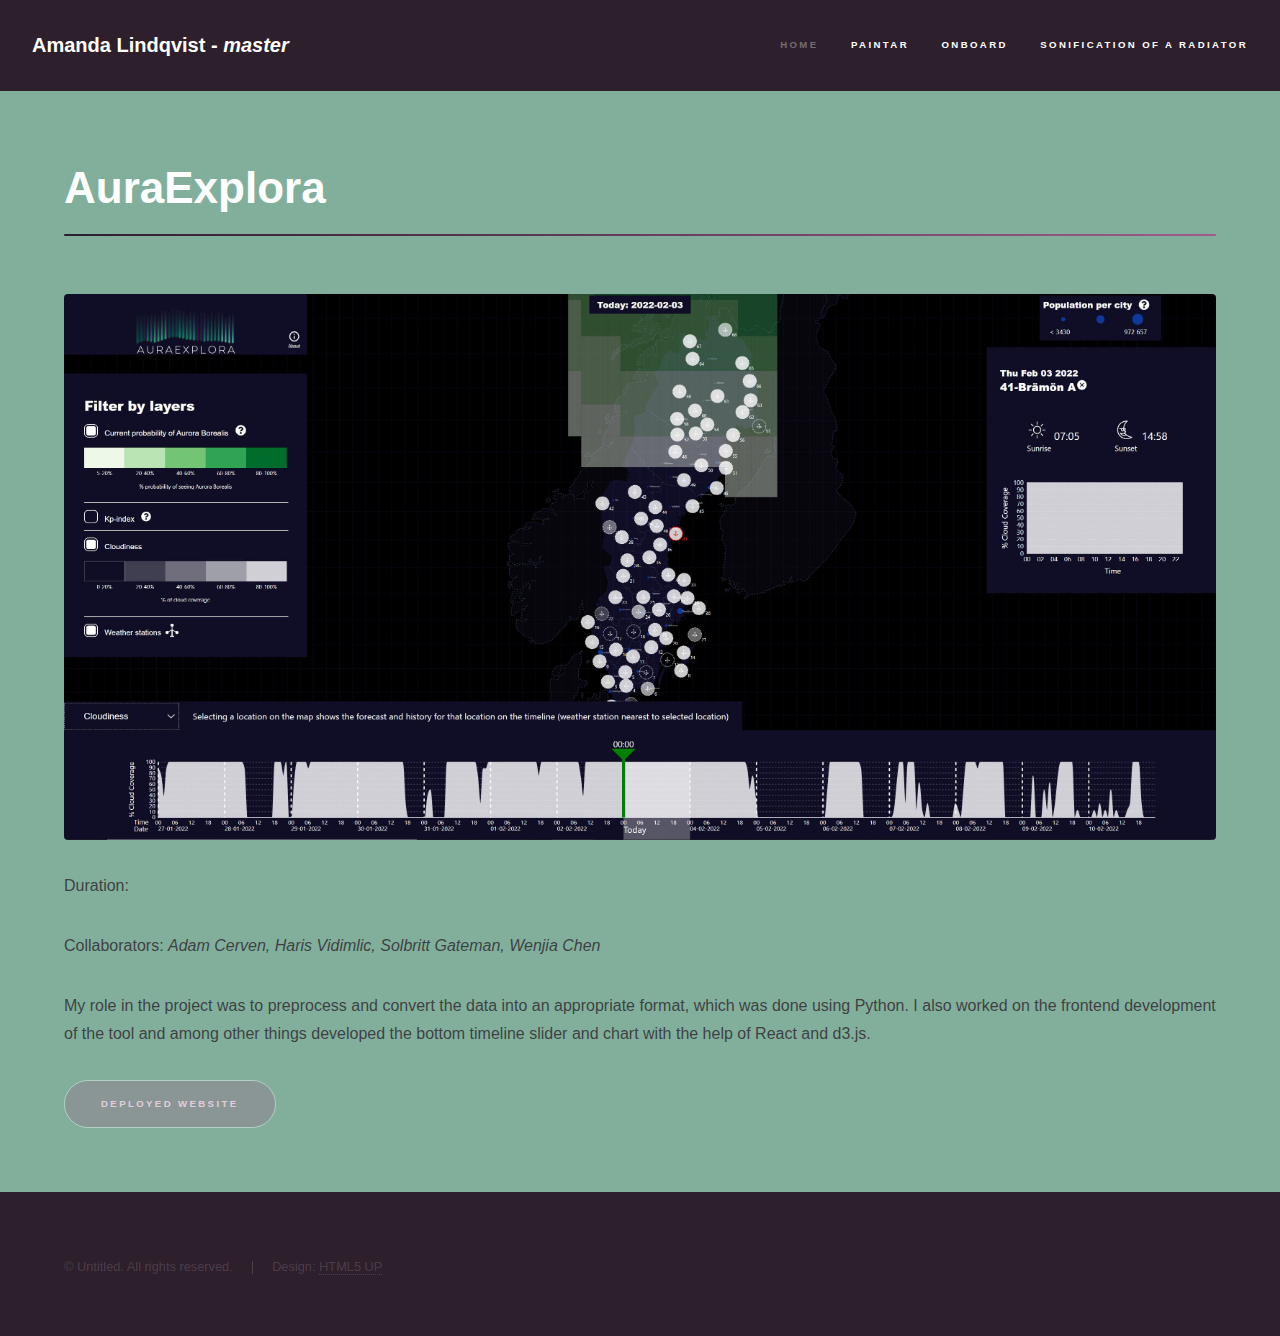
==== auraexplora.html @ 03e8122d "Initial commit" ====
<!DOCTYPE HTML>
<!--
	Hyperspace by HTML5 UP
	html5up.net | @ajlkn
	Free for personal and commercial use under the CCA 3.0 license (html5up.net/license)
-->
<html>
	<head>
		<title>AuraExplora</title>
		<meta charset="utf-8" />
		<meta name="viewport" content="width=device-width, initial-scale=1, user-scalable=no" />
		<link rel="stylesheet" href="assets/css/main.css" />
		<noscript><link rel="stylesheet" href="assets/css/noscript.css" /></noscript>
	</head>
	<body class="is-preload">

		<!-- Header -->
			<header id="header">
				<a href="index.html" class="title">Amanda Lindqvist - <i>master</i></a>
				<nav>
					<ul>
						<li><a href="index.html">Home</a></li>
						<li><a href="paintar.html" class="active">PaintAR</a></li>
						<li><a href="onboard.html" class="active">OnBoard</a></li>
						<li><a href="soniradiator.html" class="active">Sonification of a radiator</a></li>	
					</ul>
				</nav>
			</header>

		<!-- Wrapper -->
			<div id="wrapper">

				<!-- Main -->
					<section id="main" class="wrapper">
						<div class="inner">
							<h1 class="major">AuraExplora</h1>
							<span class="image fit"><img src="images/auraexplora.JPG" alt="" /></span>
                            <section id="about">
                                <p>Duration: </p>
								<p>Collaborators: <i>Adam Cerven, Haris Vidimlic, Solbritt Gateman, Wenjia Chen</i></p>
                                <p>My role in the project was to preprocess and convert the data into an appropriate format, which was done using Python. I also worked on the frontend development of the tool and among other things developed the bottom timeline slider and chart with the help of React and d3.js.
                                </p>
                                <ul class="actions">
									<li><a href="https://aura-explora.netlify.app/" class="button">Deployed website</a></li>
								</ul>
                            </section>
						</div>
					</section>

			</div>

		<!-- Footer -->
			<footer id="footer" class="wrapper alt">
				<div class="inner">
					<ul class="menu">
						<li>&copy; Untitled. All rights reserved.</li><li>Design: <a href="http://html5up.net">HTML5 UP</a></li>
					</ul>
				</div>
			</footer>

		<!-- Scripts -->
			<script src="assets/js/jquery.min.js"></script>
			<script src="assets/js/jquery.scrollex.min.js"></script>
			<script src="assets/js/jquery.scrolly.min.js"></script>
			<script src="assets/js/browser.min.js"></script>
			<script src="assets/js/breakpoints.min.js"></script>
			<script src="assets/js/util.js"></script>
			<script src="assets/js/main.js"></script>

	</body>
</html>
---- assets/css/main.css ----
@import url(fontawesome-all.min.css);

/*
	Hyperspace by HTML5 UP
	html5up.net | @ajlkn
	Free for personal and commercial use under the CCA 3.0 license (html5up.net/license)
*/

html, body, div, span, applet, object,
iframe, h1, h2, h3, h4, h5, h6, p, blockquote,
pre, a, abbr, acronym, address, big, cite,
code, del, dfn, em, img, ins, kbd, q, s, samp,
small, strike, strong, sub, sup, tt, var, b,
u, i, center, dl, dt, dd, ol, ul, li, fieldset,
form, label, legend, table, caption, tbody,
tfoot, thead, tr, th, td, article, aside,
canvas, details, embed, figure, figcaption,
footer, header, hgroup, menu, nav, output, ruby,
section, summary, time, mark, audio, video {
	margin: 0;
	padding: 0;
	border: 0;
	font-size: 100%;
	font: inherit;
	vertical-align: baseline;}

article, aside, details, figcaption, figure,
footer, header, hgroup, menu, nav, section {
	display: block;}

body {
	line-height: 1;
}

ol, ul {
	list-style: none;
}

blockquote, q {
	quotes: none;
}

	blockquote:before, blockquote:after, q:before, q:after {
		content: '';
		content: none;
	}

table {
	border-collapse: collapse;
	border-spacing: 0;
}

body {
	-webkit-text-size-adjust: none;
}

mark {
	background-color: transparent;
	color: inherit;
}

input::-moz-focus-inner {
	border: 0;
	padding: 0;
}

input, select, textarea {
	-moz-appearance: none;
	-webkit-appearance: none;
	-ms-appearance: none;
	appearance: none;
}

/* Basic */

	@-ms-viewport {
		width: device-width;
	}

	body {
		-ms-overflow-style: scrollbar;
	}

	@media screen and (max-width: 480px) {

		html, body {
			min-width: 320px;
		}

	}

	html {
		box-sizing: border-box;
	}

	*, *:before, *:after {
		box-sizing: inherit;
	}

	body {
		background: #81AF9B;
	}

		body.is-preload *, body.is-preload *:before, body.is-preload *:after {
			-moz-animation: none !important;
			-webkit-animation: none !important;
			-ms-animation: none !important;
			animation: none !important;
			-moz-transition: none !important;
			-webkit-transition: none !important;
			-ms-transition: none !important;
			transition: none !important;
		}

/* Type */

	body, input, select, textarea {
		color: rgba(255, 255, 255, 0.65);
		font-family: Arial, Helvetica, sans-serif;
		font-size: 16.5pt;
		font-weight: normal;
		line-height: 1.75;
	}

		@media screen and (max-width: 1680px) {

			body, input, select, textarea {
				font-size: 13pt;
			}

		}

		@media screen and (max-width: 1280px) {

			body, input, select, textarea {
				font-size: 12pt;
			}

		}

		@media screen and (max-width: 360px) {

			body, input, select, textarea {
				font-size: 11pt;
			}

		}

	a {
		-moz-transition: color 0.2s ease, border-bottom-color 0.2s ease;
		-webkit-transition: color 0.2s ease, border-bottom-color 0.2s ease;
		-ms-transition: color 0.2s ease, border-bottom-color 0.2s ease;
		transition: color 0.2s ease, border-bottom-color 0.2s ease;
		border-bottom: dotted 1px rgba(255, 255, 255, 0.35);
		color: inherit;
		text-decoration: none;
	}

		a:hover {
			border-bottom-color: transparent;
			color: #ffffff;
		}

	strong, b {
		color: #ffffff;
		font-weight: bold;
	}

	em, i {
		font-style: italic;
	}

	p {
		margin: 0 0 2em 0;
	}



	h1, h2, h3, h4, h5, h6 {
		color: #ffffff;
		font-weight: bold;
		line-height: 1.5;
		margin: 0 0 0.5em 0;
	}

		h1 a, h2 a, h3 a, h4 a, h5 a, h6 a {
			color: inherit;
			text-decoration: none;
		}

	h1 {
		font-size: 2.75em;
	}

		h1.major {
			margin: 0 0 1.3em 0;
			position: relative;
			padding-bottom: 0.35em;
		}

			h1.major:after {
				background-image: -moz-linear-gradient(to right, #2D1F2C, #9F5B8C);
				background-image: -webkit-linear-gradient(to right, #2D1F2C, #9F5B8C);
				background-image: -ms-linear-gradient(to right, #2D1F2C, #9F5B8C);
				background-image: linear-gradient(to right, #2D1F2C, #9F5B8C);
				-moz-transition: max-width 0.2s ease;
				-webkit-transition: max-width 0.2s ease;
				-ms-transition: max-width 0.2s ease;
				transition: max-width 0.2s ease;
				border-radius: 0.2em;
				bottom: 0;
				content: '';
				height: 0.05em;
				position: absolute;
				right: 0;
				width: 100%;
			}

	h2 {
		font-size: 1.75em;
	}

	h3 {
		font-size: 1.1em;
	}

	h4 {
		font-size: 1em;
	}

	h5 {
		font-size: 0.8em;
	}

	h6 {
		font-size: 0.6em;
	}

	@media screen and (max-width: 736px) {

		h1 {
			font-size: 2em;
		}

		h2 {
			font-size: 1.25em;
		}

		h3 {
			font-size: 1em;
		}

		h4 {
			font-size: 0.8em;
		}

		h5 {
			font-size: 0.6em;
		}

		h6 {
			font-size: 0.6em;
		}

	}

	sub {
		font-size: 0.8em;
		position: relative;
		top: 0.5em;
	}

	sup {
		font-size: 0.8em;
		position: relative;
		top: -0.5em;
	}

	blockquote {
		border-left: solid 4px rgba(255, 255, 255, 0.15);
		font-style: italic;
		margin: 0 0 2em 0;
		padding: 0.5em 0 0.5em 2em;
	}

	code {
		background: rgba(255, 255, 255, 0.05);
		border-radius: 0.25em;
		border: solid 1px rgba(255, 255, 255, 0.15);
		font-family: "Courier New", monospace;
		font-size: 0.9em;
		margin: 0 0.25em;
		padding: 0.25em 0.65em;
	}

	pre {
		-webkit-overflow-scrolling: touch;
		font-family: "Courier New", monospace;
		font-size: 0.9em;
		margin: 0 0 2em 0;
	}

		pre code {
			display: block;
			line-height: 1.75em;
			padding: 1em 1.5em;
			overflow-x: auto;
		}

	hr {
		border: 0;
		border-bottom: solid 1px rgba(255, 255, 255, 0.15);
		margin: 2em 0;
	}

		hr.major {
			margin: 3em 0;
		}

	.align-left {
		text-align: left;
	}

	.align-center {
		text-align: center;
	}

	.align-right {
		text-align: right;
	}

/* Row */

	.row {
		display: flex;
		flex-wrap: wrap;
		box-sizing: border-box;
		align-items: stretch;
	}

		.row > * {
			box-sizing: border-box;
		}

		.row.gtr-uniform > * > :last-child {
			margin-bottom: 0;
		}

		.row.aln-left {
			justify-content: flex-start;
		}

		.row.aln-center {
			justify-content: center;
		}

		.row.aln-right {
			justify-content: flex-end;
		}

		.row.aln-top {
			align-items: flex-start;
		}

		.row.aln-middle {
			align-items: center;
		}

		.row.aln-bottom {
			align-items: flex-end;
		}

		.row > .imp {
			order: -1;
		}

		.row > .col-1 {
			width: 8.33333%;
		}

		.row > .off-1 {
			margin-left: 8.33333%;
		}

		.row > .col-2 {
			width: 16.66667%;
		}

		.row > .off-2 {
			margin-left: 16.66667%;
		}

		.row > .col-3 {
			width: 25%;
		}

		.row > .off-3 {
			margin-left: 25%;
		}

		.row > .col-4 {
			width: 33.33333%;
		}

		.row > .off-4 {
			margin-left: 33.33333%;
		}

		.row > .col-5 {
			width: 41.66667%;
		}

		.row > .off-5 {
			margin-left: 41.66667%;
		}

		.row > .col-6 {
			width: 50%;
		}

		.row > .off-6 {
			margin-left: 50%;
		}

		.row > .col-7 {
			width: 58.33333%;
		}

		.row > .off-7 {
			margin-left: 58.33333%;
		}

		.row > .col-8 {
			width: 66.66667%;
		}

		.row > .off-8 {
			margin-left: 66.66667%;
		}

		.row > .col-9 {
			width: 75%;
		}

		.row > .off-9 {
			margin-left: 75%;
		}

		.row > .col-10 {
			width: 83.33333%;
		}

		.row > .off-10 {
			margin-left: 83.33333%;
		}

		.row > .col-11 {
			width: 91.66667%;
		}

		.row > .off-11 {
			margin-left: 91.66667%;
		}

		.row > .col-12 {
			width: 100%;
		}

		.row > .off-12 {
			margin-left: 100%;
		}

		.row.gtr-0 {
			margin-top: 0;
			margin-left: 0em;
		}

			.row.gtr-0 > * {
				padding: 0 0 0 0em;
			}

			.row.gtr-0.gtr-uniform {
				margin-top: 0em;
			}

				.row.gtr-0.gtr-uniform > * {
					padding-top: 0em;
				}

		.row.gtr-25 {
			margin-top: 0;
			margin-left: -0.375em;
		}

			.row.gtr-25 > * {
				padding: 0 0 0 0.375em;
			}

			.row.gtr-25.gtr-uniform {
				margin-top: -0.375em;
			}

				.row.gtr-25.gtr-uniform > * {
					padding-top: 0.375em;
				}

		.row.gtr-50 {
			margin-top: 0;
			margin-left: -0.75em;
		}

			.row.gtr-50 > * {
				padding: 0 0 0 0.75em;
			}

			.row.gtr-50.gtr-uniform {
				margin-top: -0.75em;
			}

				.row.gtr-50.gtr-uniform > * {
					padding-top: 0.75em;
				}

		.row {
			margin-top: 0;
			margin-left: -1.5em;
		}

			.row > * {
				padding: 0 0 0 1.5em;
			}

			.row.gtr-uniform {
				margin-top: -1.5em;
			}

				.row.gtr-uniform > * {
					padding-top: 1.5em;
				}

		.row.gtr-150 {
			margin-top: 0;
			margin-left: -2.25em;
		}

			.row.gtr-150 > * {
				padding: 0 0 0 2.25em;
			}

			.row.gtr-150.gtr-uniform {
				margin-top: -2.25em;
			}

				.row.gtr-150.gtr-uniform > * {
					padding-top: 2.25em;
				}

		.row.gtr-200 {
			margin-top: 0;
			margin-left: -3em;
		}

			.row.gtr-200 > * {
				padding: 0 0 0 3em;
			}

			.row.gtr-200.gtr-uniform {
				margin-top: -3em;
			}

				.row.gtr-200.gtr-uniform > * {
					padding-top: 3em;
				}

		@media screen and (max-width: 1680px) {

			.row {
				display: flex;
				flex-wrap: wrap;
				box-sizing: border-box;
				align-items: stretch;
			}

				.row > * {
					box-sizing: border-box;
				}

				.row.gtr-uniform > * > :last-child {
					margin-bottom: 0;
				}

				.row.aln-left {
					justify-content: flex-start;
				}

				.row.aln-center {
					justify-content: center;
				}

				.row.aln-right {
					justify-content: flex-end;
				}

				.row.aln-top {
					align-items: flex-start;
				}

				.row.aln-middle {
					align-items: center;
				}

				.row.aln-bottom {
					align-items: flex-end;
				}

				.row > .imp-xlarge {
					order: -1;
				}

				.row > .col-1-xlarge {
					width: 8.33333%;
				}

				.row > .off-1-xlarge {
					margin-left: 8.33333%;
				}

				.row > .col-2-xlarge {
					width: 16.66667%;
				}

				.row > .off-2-xlarge {
					margin-left: 16.66667%;
				}

				.row > .col-3-xlarge {
					width: 25%;
				}

				.row > .off-3-xlarge {
					margin-left: 25%;
				}

				.row > .col-4-xlarge {
					width: 33.33333%;
				}

				.row > .off-4-xlarge {
					margin-left: 33.33333%;
				}

				.row > .col-5-xlarge {
					width: 41.66667%;
				}

				.row > .off-5-xlarge {
					margin-left: 41.66667%;
				}

				.row > .col-6-xlarge {
					width: 50%;
				}

				.row > .off-6-xlarge {
					margin-left: 50%;
				}

				.row > .col-7-xlarge {
					width: 58.33333%;
				}

				.row > .off-7-xlarge {
					margin-left: 58.33333%;
				}

				.row > .col-8-xlarge {
					width: 66.66667%;
				}

				.row > .off-8-xlarge {
					margin-left: 66.66667%;
				}

				.row > .col-9-xlarge {
					width: 75%;
				}

				.row > .off-9-xlarge {
					margin-left: 75%;
				}

				.row > .col-10-xlarge {
					width: 83.33333%;
				}

				.row > .off-10-xlarge {
					margin-left: 83.33333%;
				}

				.row > .col-11-xlarge {
					width: 91.66667%;
				}

				.row > .off-11-xlarge {
					margin-left: 91.66667%;
				}

				.row > .col-12-xlarge {
					width: 100%;
				}

				.row > .off-12-xlarge {
					margin-left: 100%;
				}

				.row.gtr-0 {
					margin-top: 0;
					margin-left: 0em;
				}

					.row.gtr-0 > * {
						padding: 0 0 0 0em;
					}

					.row.gtr-0.gtr-uniform {
						margin-top: 0em;
					}

						.row.gtr-0.gtr-uniform > * {
							padding-top: 0em;
						}

				.row.gtr-25 {
					margin-top: 0;
					margin-left: -0.375em;
				}

					.row.gtr-25 > * {
						padding: 0 0 0 0.375em;
					}

					.row.gtr-25.gtr-uniform {
						margin-top: -0.375em;
					}

						.row.gtr-25.gtr-uniform > * {
							padding-top: 0.375em;
						}

				.row.gtr-50 {
					margin-top: 0;
					margin-left: -0.75em;
				}

					.row.gtr-50 > * {
						padding: 0 0 0 0.75em;
					}

					.row.gtr-50.gtr-uniform {
						margin-top: -0.75em;
					}

						.row.gtr-50.gtr-uniform > * {
							padding-top: 0.75em;
						}

				.row {
					margin-top: 0;
					margin-left: -1.5em;
				}

					.row > * {
						padding: 0 0 0 1.5em;
					}

					.row.gtr-uniform {
						margin-top: -1.5em;
					}

						.row.gtr-uniform > * {
							padding-top: 1.5em;
						}

				.row.gtr-150 {
					margin-top: 0;
					margin-left: -2.25em;
				}

					.row.gtr-150 > * {
						padding: 0 0 0 2.25em;
					}

					.row.gtr-150.gtr-uniform {
						margin-top: -2.25em;
					}

						.row.gtr-150.gtr-uniform > * {
							padding-top: 2.25em;
						}

				.row.gtr-200 {
					margin-top: 0;
					margin-left: -3em;
				}

					.row.gtr-200 > * {
						padding: 0 0 0 3em;
					}

					.row.gtr-200.gtr-uniform {
						margin-top: -3em;
					}

						.row.gtr-200.gtr-uniform > * {
							padding-top: 3em;
						}

		}

		@media screen and (max-width: 1280px) {

			.row {
				display: flex;
				flex-wrap: wrap;
				box-sizing: border-box;
				align-items: stretch;
			}

				.row > * {
					box-sizing: border-box;
				}

				.row.gtr-uniform > * > :last-child {
					margin-bottom: 0;
				}

				.row.aln-left {
					justify-content: flex-start;
				}

				.row.aln-center {
					justify-content: center;
				}

				.row.aln-right {
					justify-content: flex-end;
				}

				.row.aln-top {
					align-items: flex-start;
				}

				.row.aln-middle {
					align-items: center;
				}

				.row.aln-bottom {
					align-items: flex-end;
				}

				.row > .imp-large {
					order: -1;
				}

				.row > .col-1-large {
					width: 8.33333%;
				}

				.row > .off-1-large {
					margin-left: 8.33333%;
				}

				.row > .col-2-large {
					width: 16.66667%;
				}

				.row > .off-2-large {
					margin-left: 16.66667%;
				}

				.row > .col-3-large {
					width: 25%;
				}

				.row > .off-3-large {
					margin-left: 25%;
				}

				.row > .col-4-large {
					width: 33.33333%;
				}

				.row > .off-4-large {
					margin-left: 33.33333%;
				}

				.row > .col-5-large {
					width: 41.66667%;
				}

				.row > .off-5-large {
					margin-left: 41.66667%;
				}

				.row > .col-6-large {
					width: 50%;
				}

				.row > .off-6-large {
					margin-left: 50%;
				}

				.row > .col-7-large {
					width: 58.33333%;
				}

				.row > .off-7-large {
					margin-left: 58.33333%;
				}

				.row > .col-8-large {
					width: 66.66667%;
				}

				.row > .off-8-large {
					margin-left: 66.66667%;
				}

				.row > .col-9-large {
					width: 75%;
				}

				.row > .off-9-large {
					margin-left: 75%;
				}

				.row > .col-10-large {
					width: 83.33333%;
				}

				.row > .off-10-large {
					margin-left: 83.33333%;
				}

				.row > .col-11-large {
					width: 91.66667%;
				}

				.row > .off-11-large {
					margin-left: 91.66667%;
				}

				.row > .col-12-large {
					width: 100%;
				}

				.row > .off-12-large {
					margin-left: 100%;
				}

				.row.gtr-0 {
					margin-top: 0;
					margin-left: 0em;
				}

					.row.gtr-0 > * {
						padding: 0 0 0 0em;
					}

					.row.gtr-0.gtr-uniform {
						margin-top: 0em;
					}

						.row.gtr-0.gtr-uniform > * {
							padding-top: 0em;
						}

				.row.gtr-25 {
					margin-top: 0;
					margin-left: -0.375em;
				}

					.row.gtr-25 > * {
						padding: 0 0 0 0.375em;
					}

					.row.gtr-25.gtr-uniform {
						margin-top: -0.375em;
					}

						.row.gtr-25.gtr-uniform > * {
							padding-top: 0.375em;
						}

				.row.gtr-50 {
					margin-top: 0;
					margin-left: -0.75em;
				}

					.row.gtr-50 > * {
						padding: 0 0 0 0.75em;
					}

					.row.gtr-50.gtr-uniform {
						margin-top: -0.75em;
					}

						.row.gtr-50.gtr-uniform > * {
							padding-top: 0.75em;
						}

				.row {
					margin-top: 0;
					margin-left: -1.5em;
				}

					.row > * {
						padding: 0 0 0 1.5em;
					}

					.row.gtr-uniform {
						margin-top: -1.5em;
					}

						.row.gtr-uniform > * {
							padding-top: 1.5em;
						}

				.row.gtr-150 {
					margin-top: 0;
					margin-left: -2.25em;
				}

					.row.gtr-150 > * {
						padding: 0 0 0 2.25em;
					}

					.row.gtr-150.gtr-uniform {
						margin-top: -2.25em;
					}

						.row.gtr-150.gtr-uniform > * {
							padding-top: 2.25em;
						}

				.row.gtr-200 {
					margin-top: 0;
					margin-left: -3em;
				}

					.row.gtr-200 > * {
						padding: 0 0 0 3em;
					}

					.row.gtr-200.gtr-uniform {
						margin-top: -3em;
					}

						.row.gtr-200.gtr-uniform > * {
							padding-top: 3em;
						}

		}

		@media screen and (max-width: 980px) {

			.row {
				display: flex;
				flex-wrap: wrap;
				box-sizing: border-box;
				align-items: stretch;
			}

				.row > * {
					box-sizing: border-box;
				}

				.row.gtr-uniform > * > :last-child {
					margin-bottom: 0;
				}

				.row.aln-left {
					justify-content: flex-start;
				}

				.row.aln-center {
					justify-content: center;
				}

				.row.aln-right {
					justify-content: flex-end;
				}

				.row.aln-top {
					align-items: flex-start;
				}

				.row.aln-middle {
					align-items: center;
				}

				.row.aln-bottom {
					align-items: flex-end;
				}

				.row > .imp-medium {
					order: -1;
				}

				.row > .col-1-medium {
					width: 8.33333%;
				}

				.row > .off-1-medium {
					margin-left: 8.33333%;
				}

				.row > .col-2-medium {
					width: 16.66667%;
				}

				.row > .off-2-medium {
					margin-left: 16.66667%;
				}

				.row > .col-3-medium {
					width: 25%;
				}

				.row > .off-3-medium {
					margin-left: 25%;
				}

				.row > .col-4-medium {
					width: 33.33333%;
				}

				.row > .off-4-medium {
					margin-left: 33.33333%;
				}

				.row > .col-5-medium {
					width: 41.66667%;
				}

				.row > .off-5-medium {
					margin-left: 41.66667%;
				}

				.row > .col-6-medium {
					width: 50%;
				}

				.row > .off-6-medium {
					margin-left: 50%;
				}

				.row > .col-7-medium {
					width: 58.33333%;
				}

				.row > .off-7-medium {
					margin-left: 58.33333%;
				}

				.row > .col-8-medium {
					width: 66.66667%;
				}

				.row > .off-8-medium {
					margin-left: 66.66667%;
				}

				.row > .col-9-medium {
					width: 75%;
				}

				.row > .off-9-medium {
					margin-left: 75%;
				}

				.row > .col-10-medium {
					width: 83.33333%;
				}

				.row > .off-10-medium {
					margin-left: 83.33333%;
				}

				.row > .col-11-medium {
					width: 91.66667%;
				}

				.row > .off-11-medium {
					margin-left: 91.66667%;
				}

				.row > .col-12-medium {
					width: 100%;
				}

				.row > .off-12-medium {
					margin-left: 100%;
				}

				.row.gtr-0 {
					margin-top: 0;
					margin-left: 0em;
				}

					.row.gtr-0 > * {
						padding: 0 0 0 0em;
					}

					.row.gtr-0.gtr-uniform {
						margin-top: 0em;
					}

						.row.gtr-0.gtr-uniform > * {
							padding-top: 0em;
						}

				.row.gtr-25 {
					margin-top: 0;
					margin-left: -0.375em;
				}

					.row.gtr-25 > * {
						padding: 0 0 0 0.375em;
					}

					.row.gtr-25.gtr-uniform {
						margin-top: -0.375em;
					}

						.row.gtr-25.gtr-uniform > * {
							padding-top: 0.375em;
						}

				.row.gtr-50 {
					margin-top: 0;
					margin-left: -0.75em;
				}

					.row.gtr-50 > * {
						padding: 0 0 0 0.75em;
					}

					.row.gtr-50.gtr-uniform {
						margin-top: -0.75em;
					}

						.row.gtr-50.gtr-uniform > * {
							padding-top: 0.75em;
						}

				.row {
					margin-top: 0;
					margin-left: -1.5em;
				}

					.row > * {
						padding: 0 0 0 1.5em;
					}

					.row.gtr-uniform {
						margin-top: -1.5em;
					}

						.row.gtr-uniform > * {
							padding-top: 1.5em;
						}

				.row.gtr-150 {
					margin-top: 0;
					margin-left: -2.25em;
				}

					.row.gtr-150 > * {
						padding: 0 0 0 2.25em;
					}

					.row.gtr-150.gtr-uniform {
						margin-top: -2.25em;
					}

						.row.gtr-150.gtr-uniform > * {
							padding-top: 2.25em;
						}

				.row.gtr-200 {
					margin-top: 0;
					margin-left: -3em;
				}

					.row.gtr-200 > * {
						padding: 0 0 0 3em;
					}

					.row.gtr-200.gtr-uniform {
						margin-top: -3em;
					}

						.row.gtr-200.gtr-uniform > * {
							padding-top: 3em;
						}

		}

		@media screen and (max-width: 736px) {

			.row {
				display: flex;
				flex-wrap: wrap;
				box-sizing: border-box;
				align-items: stretch;
			}

				.row > * {
					box-sizing: border-box;
				}

				.row.gtr-uniform > * > :last-child {
					margin-bottom: 0;
				}

				.row.aln-left {
					justify-content: flex-start;
				}

				.row.aln-center {
					justify-content: center;
				}

				.row.aln-right {
					justify-content: flex-end;
				}

				.row.aln-top {
					align-items: flex-start;
				}

				.row.aln-middle {
					align-items: center;
				}

				.row.aln-bottom {
					align-items: flex-end;
				}

				.row > .imp-small {
					order: -1;
				}

				.row > .col-1-small {
					width: 8.33333%;
				}

				.row > .off-1-small {
					margin-left: 8.33333%;
				}

				.row > .col-2-small {
					width: 16.66667%;
				}

				.row > .off-2-small {
					margin-left: 16.66667%;
				}

				.row > .col-3-small {
					width: 25%;
				}

				.row > .off-3-small {
					margin-left: 25%;
				}

				.row > .col-4-small {
					width: 33.33333%;
				}

				.row > .off-4-small {
					margin-left: 33.33333%;
				}

				.row > .col-5-small {
					width: 41.66667%;
				}

				.row > .off-5-small {
					margin-left: 41.66667%;
				}

				.row > .col-6-small {
					width: 50%;
				}

				.row > .off-6-small {
					margin-left: 50%;
				}

				.row > .col-7-small {
					width: 58.33333%;
				}

				.row > .off-7-small {
					margin-left: 58.33333%;
				}

				.row > .col-8-small {
					width: 66.66667%;
				}

				.row > .off-8-small {
					margin-left: 66.66667%;
				}

				.row > .col-9-small {
					width: 75%;
				}

				.row > .off-9-small {
					margin-left: 75%;
				}

				.row > .col-10-small {
					width: 83.33333%;
				}

				.row > .off-10-small {
					margin-left: 83.33333%;
				}

				.row > .col-11-small {
					width: 91.66667%;
				}

				.row > .off-11-small {
					margin-left: 91.66667%;
				}

				.row > .col-12-small {
					width: 100%;
				}

				.row > .off-12-small {
					margin-left: 100%;
				}

				.row.gtr-0 {
					margin-top: 0;
					margin-left: 0em;
				}

					.row.gtr-0 > * {
						padding: 0 0 0 0em;
					}

					.row.gtr-0.gtr-uniform {
						margin-top: 0em;
					}

						.row.gtr-0.gtr-uniform > * {
							padding-top: 0em;
						}

				.row.gtr-25 {
					margin-top: 0;
					margin-left: -0.375em;
				}

					.row.gtr-25 > * {
						padding: 0 0 0 0.375em;
					}

					.row.gtr-25.gtr-uniform {
						margin-top: -0.375em;
					}

						.row.gtr-25.gtr-uniform > * {
							padding-top: 0.375em;
						}

				.row.gtr-50 {
					margin-top: 0;
					margin-left: -0.75em;
				}

					.row.gtr-50 > * {
						padding: 0 0 0 0.75em;
					}

					.row.gtr-50.gtr-uniform {
						margin-top: -0.75em;
					}

						.row.gtr-50.gtr-uniform > * {
							padding-top: 0.75em;
						}

				.row {
					margin-top: 0;
					margin-left: -1.5em;
				}

					.row > * {
						padding: 0 0 0 1.5em;
					}

					.row.gtr-uniform {
						margin-top: -1.5em;
					}

						.row.gtr-uniform > * {
							padding-top: 1.5em;
						}

				.row.gtr-150 {
					margin-top: 0;
					margin-left: -2.25em;
				}

					.row.gtr-150 > * {
						padding: 0 0 0 2.25em;
					}

					.row.gtr-150.gtr-uniform {
						margin-top: -2.25em;
					}

						.row.gtr-150.gtr-uniform > * {
							padding-top: 2.25em;
						}

				.row.gtr-200 {
					margin-top: 0;
					margin-left: -3em;
				}

					.row.gtr-200 > * {
						padding: 0 0 0 3em;
					}

					.row.gtr-200.gtr-uniform {
						margin-top: -3em;
					}

						.row.gtr-200.gtr-uniform > * {
							padding-top: 3em;
						}

		}

		@media screen and (max-width: 480px) {

			.row {
				display: flex;
				flex-wrap: wrap;
				box-sizing: border-box;
				align-items: stretch;
			}

				.row > * {
					box-sizing: border-box;
				}

				.row.gtr-uniform > * > :last-child {
					margin-bottom: 0;
				}

				.row.aln-left {
					justify-content: flex-start;
				}

				.row.aln-center {
					justify-content: center;
				}

				.row.aln-right {
					justify-content: flex-end;
				}

				.row.aln-top {
					align-items: flex-start;
				}

				.row.aln-middle {
					align-items: center;
				}

				.row.aln-bottom {
					align-items: flex-end;
				}

				.row > .imp-xsmall {
					order: -1;
				}

				.row > .col-1-xsmall {
					width: 8.33333%;
				}

				.row > .off-1-xsmall {
					margin-left: 8.33333%;
				}

				.row > .col-2-xsmall {
					width: 16.66667%;
				}

				.row > .off-2-xsmall {
					margin-left: 16.66667%;
				}

				.row > .col-3-xsmall {
					width: 25%;
				}

				.row > .off-3-xsmall {
					margin-left: 25%;
				}

				.row > .col-4-xsmall {
					width: 33.33333%;
				}

				.row > .off-4-xsmall {
					margin-left: 33.33333%;
				}

				.row > .col-5-xsmall {
					width: 41.66667%;
				}

				.row > .off-5-xsmall {
					margin-left: 41.66667%;
				}

				.row > .col-6-xsmall {
					width: 50%;
				}

				.row > .off-6-xsmall {
					margin-left: 50%;
				}

				.row > .col-7-xsmall {
					width: 58.33333%;
				}

				.row > .off-7-xsmall {
					margin-left: 58.33333%;
				}

				.row > .col-8-xsmall {
					width: 66.66667%;
				}

				.row > .off-8-xsmall {
					margin-left: 66.66667%;
				}

				.row > .col-9-xsmall {
					width: 75%;
				}

				.row > .off-9-xsmall {
					margin-left: 75%;
				}

				.row > .col-10-xsmall {
					width: 83.33333%;
				}

				.row > .off-10-xsmall {
					margin-left: 83.33333%;
				}

				.row > .col-11-xsmall {
					width: 91.66667%;
				}

				.row > .off-11-xsmall {
					margin-left: 91.66667%;
				}

				.row > .col-12-xsmall {
					width: 100%;
				}

				.row > .off-12-xsmall {
					margin-left: 100%;
				}

				.row.gtr-0 {
					margin-top: 0;
					margin-left: 0em;
				}

					.row.gtr-0 > * {
						padding: 0 0 0 0em;
					}

					.row.gtr-0.gtr-uniform {
						margin-top: 0em;
					}

						.row.gtr-0.gtr-uniform > * {
							padding-top: 0em;
						}

				.row.gtr-25 {
					margin-top: 0;
					margin-left: -0.375em;
				}

					.row.gtr-25 > * {
						padding: 0 0 0 0.375em;
					}

					.row.gtr-25.gtr-uniform {
						margin-top: -0.375em;
					}

						.row.gtr-25.gtr-uniform > * {
							padding-top: 0.375em;
						}

				.row.gtr-50 {
					margin-top: 0;
					margin-left: -0.75em;
				}

					.row.gtr-50 > * {
						padding: 0 0 0 0.75em;
					}

					.row.gtr-50.gtr-uniform {
						margin-top: -0.75em;
					}

						.row.gtr-50.gtr-uniform > * {
							padding-top: 0.75em;
						}

				.row {
					margin-top: 0;
					margin-left: -1.5em;
				}

					.row > * {
						padding: 0 0 0 1.5em;
					}

					.row.gtr-uniform {
						margin-top: -1.5em;
					}

						.row.gtr-uniform > * {
							padding-top: 1.5em;
						}

				.row.gtr-150 {
					margin-top: 0;
					margin-left: -2.25em;
				}

					.row.gtr-150 > * {
						padding: 0 0 0 2.25em;
					}

					.row.gtr-150.gtr-uniform {
						margin-top: -2.25em;
					}

						.row.gtr-150.gtr-uniform > * {
							padding-top: 2.25em;
						}

				.row.gtr-200 {
					margin-top: 0;
					margin-left: -3em;
				}

					.row.gtr-200 > * {
						padding: 0 0 0 3em;
					}

					.row.gtr-200.gtr-uniform {
						margin-top: -3em;
					}

						.row.gtr-200.gtr-uniform > * {
							padding-top: 3em;
						}

		}

/* Box */

	.box {
		border-radius: 0.25em;
		border: solid 1px rgba(255, 255, 255, 0.15);
		margin-bottom: 2em;
		padding: 1.5em;
	}

		.box > :last-child,
		.box > :last-child > :last-child,
		.box > :last-child > :last-child > :last-child {
			margin-bottom: 0;
		}

		.box.alt {
			border: 0;
			border-radius: 0;
			padding: 0;
		}

/* Button */

	input[type="submit"],
	input[type="reset"],
	input[type="button"],
	button,
	.button {
		-moz-appearance: none;
		-webkit-appearance: none;
		-ms-appearance: none;
		appearance: none;
		-moz-transition: border-color 0.2s ease;
		-webkit-transition: border-color 0.2s ease;
		-ms-transition: border-color 0.2s ease;
		transition: border-color 0.2s ease;
		background-color: transparent;
		border: solid 1px !important;
		border-color: rgba(255, 255, 255, 0.4) !important;
		border-radius: 3em;
		color: #ffffff !important;
		cursor: pointer;
		display: inline-block;
		font-size: 0.6em;
		font-weight: bold;
		height: calc(4.75em + 2px);
		letter-spacing: 0.25em;
		line-height: 4.75em;
		outline: 0;
		padding: 0 3.75em;
		position: relative;
		text-align: center;
		text-decoration: none;
		text-transform: uppercase;
		white-space: nowrap;
	}

		input[type="submit"]:after,
		input[type="reset"]:after,
		input[type="button"]:after,
		button:after,
		.button:after {
			pointer-events: none;
			-moz-transition: opacity 0.2s ease, -moz-transform 0.2s ease;
			-webkit-transition: opacity 0.2s ease, -webkit-transform 0.2s ease;
			-ms-transition: opacity 0.2s ease, -ms-transform 0.2s ease;
			transition: opacity 0.2s ease, transform 0.2s ease;
			background: #9F5B8C;
			border-radius: 3em;
			content: '';
			height: 100%;
			left: 0;
			opacity: 0.3;
			position: absolute;
			top: 0;
			width: 100%;
		}

		input[type="submit"].icon:before,
		input[type="reset"].icon:before,
		input[type="button"].icon:before,
		button.icon:before,
		.button.icon:before {
			margin-right: 0.75em;
		}

		input[type="submit"].fit,
		input[type="reset"].fit,
		input[type="button"].fit,
		button.fit,
		.button.fit {
			width: 100%;
		}

		input[type="submit"].small,
		input[type="reset"].small,
		input[type="button"].small,
		button.small,
		.button.small {
			font-size: 0.4em;
		}

		input[type="submit"].large,
		input[type="reset"].large,
		input[type="button"].large,
		button.large,
		.button.large {
			font-size: 0.8em;
		}

		input[type="submit"].primary,
		input[type="reset"].primary,
		input[type="button"].primary,
		button.primary,
		.button.primary {
			background-color: #ffffff;
			color: #2D1F2C !important;
		}

			input[type="submit"].primary:after,
			input[type="reset"].primary:after,
			input[type="button"].primary:after,
			button.primary:after,
			.button.primary:after {
				display: none;
			}

		input[type="submit"].disabled, input[type="submit"]:disabled,
		input[type="reset"].disabled,
		input[type="reset"]:disabled,
		input[type="button"].disabled,
		input[type="button"]:disabled,
		button.disabled,
		button:disabled,
		.button.disabled,
		.button:disabled {
			cursor: default;
			opacity: 0.5;
			pointer-events: none;
		}

		input[type="submit"]:hover,
		input[type="reset"]:hover,
		input[type="button"]:hover,
		button:hover,
		.button:hover {
			border-color: rgba(255, 255, 255, 0.55) !important;
		}

			input[type="submit"]:hover:after,
			input[type="reset"]:hover:after,
			input[type="button"]:hover:after,
			button:hover:after,
			.button:hover:after {
				opacity: 0.05;
				-moz-transform: scale(1);
				-webkit-transform: scale(1);
				-ms-transform: scale(1);
				transform: scale(1);
			}

			input[type="submit"]:hover:active,
			input[type="reset"]:hover:active,
			input[type="button"]:hover:active,
			button:hover:active,
			.button:hover:active {
				border-color: #ffffff !important;
			}

				input[type="submit"]:hover:active:after,
				input[type="reset"]:hover:active:after,
				input[type="button"]:hover:active:after,
				button:hover:active:after,
				.button:hover:active:after {
					opacity: 0.1;
				}

/* Features */

	.features {
		display: -moz-flex;
		display: -webkit-flex;
		display: -ms-flex;
		display: flex;
		-moz-flex-wrap: wrap;
		-webkit-flex-wrap: wrap;
		-ms-flex-wrap: wrap;
		flex-wrap: wrap;
		border-radius: 0.25em;
		border: solid 1px rgba(255, 255, 255, 0.15);
		background: rgba(255, 255, 255, 0.05);
		margin: 0 0 2em 0;
	}

		.features section {
			padding: 3.5em 3em 1em 7em ;
			width: 50%;
			border-top: solid 1px rgba(255, 255, 255, 0.15);
			position: relative;
		}

			.features section:nth-child(-n + 2) {
				border-top-width: 0;
			}

			.features section:nth-child(2n) {
				border-left: solid 1px rgba(255, 255, 255, 0.15);
			}

			.features section .icon {
				-moz-transition: opacity 0.5s ease, -moz-transform 0.5s ease;
				-webkit-transition: opacity 0.5s ease, -webkit-transform 0.5s ease;
				-ms-transition: opacity 0.5s ease, -ms-transform 0.5s ease;
				transition: opacity 0.5s ease, transform 0.5s ease;
				-moz-transition-delay: 1s;
				-webkit-transition-delay: 1s;
				-ms-transition-delay: 1s;
				transition-delay: 1s;
				-moz-transform: scale(1);
				-webkit-transform: scale(1);
				-ms-transform: scale(1);
				transform: scale(1);
				position: absolute;
				left: 3em;
				top: 3em;
				opacity: 1;
			}

			.features section:nth-child(1) .icon {
				-moz-transition-delay: 0.15s;
				-webkit-transition-delay: 0.15s;
				-ms-transition-delay: 0.15s;
				transition-delay: 0.15s;
			}

			.features section:nth-child(2) .icon {
				-moz-transition-delay: 0.3s;
				-webkit-transition-delay: 0.3s;
				-ms-transition-delay: 0.3s;
				transition-delay: 0.3s;
			}

			.features section:nth-child(3) .icon {
				-moz-transition-delay: 0.45s;
				-webkit-transition-delay: 0.45s;
				-ms-transition-delay: 0.45s;
				transition-delay: 0.45s;
			}

			.features section:nth-child(4) .icon {
				-moz-transition-delay: 0.6s;
				-webkit-transition-delay: 0.6s;
				-ms-transition-delay: 0.6s;
				transition-delay: 0.6s;
			}

			.features section:nth-child(5) .icon {
				-moz-transition-delay: 0.75s;
				-webkit-transition-delay: 0.75s;
				-ms-transition-delay: 0.75s;
				transition-delay: 0.75s;
			}

			.features section:nth-child(6) .icon {
				-moz-transition-delay: 0.9s;
				-webkit-transition-delay: 0.9s;
				-ms-transition-delay: 0.9s;
				transition-delay: 0.9s;
			}

			.features section:nth-child(7) .icon {
				-moz-transition-delay: 1.05s;
				-webkit-transition-delay: 1.05s;
				-ms-transition-delay: 1.05s;
				transition-delay: 1.05s;
			}

			.features section:nth-child(8) .icon {
				-moz-transition-delay: 1.2s;
				-webkit-transition-delay: 1.2s;
				-ms-transition-delay: 1.2s;
				transition-delay: 1.2s;
			}

			.features section:nth-child(9) .icon {
				-moz-transition-delay: 1.35s;
				-webkit-transition-delay: 1.35s;
				-ms-transition-delay: 1.35s;
				transition-delay: 1.35s;
			}

			.features section:nth-child(10) .icon {
				-moz-transition-delay: 1.5s;
				-webkit-transition-delay: 1.5s;
				-ms-transition-delay: 1.5s;
				transition-delay: 1.5s;
			}

			.features section:nth-child(11) .icon {
				-moz-transition-delay: 1.65s;
				-webkit-transition-delay: 1.65s;
				-ms-transition-delay: 1.65s;
				transition-delay: 1.65s;
			}

			.features section:nth-child(12) .icon {
				-moz-transition-delay: 1.8s;
				-webkit-transition-delay: 1.8s;
				-ms-transition-delay: 1.8s;
				transition-delay: 1.8s;
			}

			.features section:nth-child(13) .icon {
				-moz-transition-delay: 1.95s;
				-webkit-transition-delay: 1.95s;
				-ms-transition-delay: 1.95s;
				transition-delay: 1.95s;
			}

			.features section:nth-child(14) .icon {
				-moz-transition-delay: 2.1s;
				-webkit-transition-delay: 2.1s;
				-ms-transition-delay: 2.1s;
				transition-delay: 2.1s;
			}

			.features section:nth-child(15) .icon {
				-moz-transition-delay: 2.25s;
				-webkit-transition-delay: 2.25s;
				-ms-transition-delay: 2.25s;
				transition-delay: 2.25s;
			}

			.features section:nth-child(16) .icon {
				-moz-transition-delay: 2.4s;
				-webkit-transition-delay: 2.4s;
				-ms-transition-delay: 2.4s;
				transition-delay: 2.4s;
			}

			.features section:nth-child(17) .icon {
				-moz-transition-delay: 2.55s;
				-webkit-transition-delay: 2.55s;
				-ms-transition-delay: 2.55s;
				transition-delay: 2.55s;
			}

			.features section:nth-child(18) .icon {
				-moz-transition-delay: 2.7s;
				-webkit-transition-delay: 2.7s;
				-ms-transition-delay: 2.7s;
				transition-delay: 2.7s;
			}

			.features section:nth-child(19) .icon {
				-moz-transition-delay: 2.85s;
				-webkit-transition-delay: 2.85s;
				-ms-transition-delay: 2.85s;
				transition-delay: 2.85s;
			}

			.features section:nth-child(20) .icon {
				-moz-transition-delay: 3s;
				-webkit-transition-delay: 3s;
				-ms-transition-delay: 3s;
				transition-delay: 3s;
			}

		.features.inactive section .icon {
			-moz-transform: scale(0.5);
			-webkit-transform: scale(0.5);
			-ms-transform: scale(0.5);
			transform: scale(0.5);
			opacity: 0;
		}

		@media screen and (max-width: 980px) {

			.features {
				display: block;
			}

				.features section {
					border-top-width: 1px !important;
					border-left-width: 0 !important;
					width: 100%;
				}

					.features section:first-child {
						border-top-width: 0 !important;
					}

		}

		@media screen and (max-width: 736px) {

			.features section {
				padding: 2.5em 1.5em 0.1em 5.5em ;
			}

				.features section .icon {
					left: 1.5em;
					top: 2em;
				}

		}

		@media screen and (max-width: 480px) {

			.features section {
				padding: 2em 1.5em 0.1em 1.5em ;
			}

				.features section .icon {
					left: 0;
					position: relative;
					top: 0;
				}

		}

/* Form */

	form {
		margin: 0 0 2em 0;
	}

		form > :last-child {
			margin-bottom: 0;
		}

		form > .fields {
			display: -moz-flex;
			display: -webkit-flex;
			display: -ms-flex;
			display: flex;
			-moz-flex-wrap: wrap;
			-webkit-flex-wrap: wrap;
			-ms-flex-wrap: wrap;
			flex-wrap: wrap;
			width: calc(100% + 3em);
			margin: -1.5em 0 2em -1.5em;
		}

			form > .fields > .field {
				-moz-flex-grow: 0;
				-webkit-flex-grow: 0;
				-ms-flex-grow: 0;
				flex-grow: 0;
				-moz-flex-shrink: 0;
				-webkit-flex-shrink: 0;
				-ms-flex-shrink: 0;
				flex-shrink: 0;
				padding: 1.5em 0 0 1.5em;
				width: calc(100% - 1.5em);
			}

				form > .fields > .field.half {
					width: calc(50% - 0.75em);
				}

				form > .fields > .field.third {
					width: calc(100%/3 - 0.5em);
				}

				form > .fields > .field.quarter {
					width: calc(25% - 0.375em);
				}

		@media screen and (max-width: 480px) {

			form > .fields {
				width: calc(100% + 3em);
				margin: -1.5em 0 2em -1.5em;
			}

				form > .fields > .field {
					padding: 1.5em 0 0 1.5em;
					width: calc(100% - 1.5em);
				}

					form > .fields > .field.half {
						width: calc(100% - 1.5em);
					}

					form > .fields > .field.third {
						width: calc(100% - 1.5em);
					}

					form > .fields > .field.quarter {
						width: calc(100% - 1.5em);
					}

		}

	label {
		color: #ffffff;
		font-weight: bold;
		line-height: 1.5;
		margin: 0 0 0.7em 0;
		display: block;
		font-size: 1.1em;
	}

	input[type="text"],
	input[type="password"],
	input[type="email"],
	input[type="tel"],
	select,
	textarea {
		-moz-appearance: none;
		-webkit-appearance: none;
		-ms-appearance: none;
		appearance: none;
		background: rgba(255, 255, 255, 0.05);
		border-radius: 0.25em;
		border: none;
		border: solid 1px rgba(255, 255, 255, 0.15);
		color: inherit;
		display: block;
		outline: 0;
		padding: 0 1em;
		text-decoration: none;
		width: 100%;
	}

		input[type="text"]:invalid,
		input[type="password"]:invalid,
		input[type="email"]:invalid,
		input[type="tel"]:invalid,
		select:invalid,
		textarea:invalid {
			box-shadow: none;
		}

		input[type="text"]:focus,
		input[type="password"]:focus,
		input[type="email"]:focus,
		input[type="tel"]:focus,
		select:focus,
		textarea:focus {
			border-color: #ffffff;
			box-shadow: 0 0 0 1px #ffffff;
		}

	select {
		background-image: url("data:image/svg+xml;charset=utf8,%3Csvg xmlns='http://www.w3.org/2000/svg' width='40' height='40' preserveAspectRatio='none' viewBox='0 0 40 40'%3E%3Cpath d='M9.4,12.3l10.4,10.4l10.4-10.4c0.2-0.2,0.5-0.4,0.9-0.4c0.3,0,0.6,0.1,0.9,0.4l3.3,3.3c0.2,0.2,0.4,0.5,0.4,0.9 c0,0.4-0.1,0.6-0.4,0.9L20.7,31.9c-0.2,0.2-0.5,0.4-0.9,0.4c-0.3,0-0.6-0.1-0.9-0.4L4.3,17.3c-0.2-0.2-0.4-0.5-0.4-0.9 c0-0.4,0.1-0.6,0.4-0.9l3.3-3.3c0.2-0.2,0.5-0.4,0.9-0.4S9.1,12.1,9.4,12.3z' fill='rgba(255, 255, 255, 0.15)' /%3E%3C/svg%3E");
		background-size: 1.25rem;
		background-repeat: no-repeat;
		background-position: calc(100% - 1rem) center;
		height: 2.75em;
		padding-right: 2.75em;
		text-overflow: ellipsis;
	}

		select option {
			color: #ffffff;
			background: #312450;
		}

		select:focus::-ms-value {
			background-color: transparent;
		}

		select::-ms-expand {
			display: none;
		}

	input[type="text"],
	input[type="password"],
	input[type="email"],
	select {
		height: 2.75em;
	}

	textarea {
		padding: 0.75em 1em;
	}

		body.is-ie textarea {
			min-height: 10em;
		}

	input[type="checkbox"],
	input[type="radio"] {
		-moz-appearance: none;
		-webkit-appearance: none;
		-ms-appearance: none;
		appearance: none;
		display: block;
		float: left;
		margin-right: -2em;
		opacity: 0;
		width: 1em;
		z-index: -1;
	}

		input[type="checkbox"] + label,
		input[type="radio"] + label {
			text-decoration: none;
			color: rgba(255, 255, 255, 0.55);
			cursor: pointer;
			display: inline-block;
			font-size: 1em;
			font-weight: normal;
			padding-left: 2.4em;
			padding-right: 0.75em;
			position: relative;
		}

			input[type="checkbox"] + label:before,
			input[type="radio"] + label:before {
				-moz-osx-font-smoothing: grayscale;
				-webkit-font-smoothing: antialiased;
				display: inline-block;
				font-style: normal;
				font-variant: normal;
				text-rendering: auto;
				line-height: 1;
				text-transform: none !important;
				font-family: 'Font Awesome 5 Free';
				font-weight: 900;
			}

			input[type="checkbox"] + label:before,
			input[type="radio"] + label:before {
				background: rgba(255, 255, 255, 0.05);
				border-radius: 0.25em;
				border: solid 1px rgba(255, 255, 255, 0.15);
				content: '';
				display: inline-block;
				font-size: 0.8em;
				height: 2.0625em;
				left: 0;
				line-height: 2.0625em;
				position: absolute;
				text-align: center;
				top: 0;
				width: 2.0625em;
			}

		input[type="checkbox"]:checked + label:before,
		input[type="radio"]:checked + label:before {
			background: #ffffff;
			border-color: #ffffff;
			color: #b74e91;
			content: '\f00c';
		}

		input[type="checkbox"]:focus + label:before,
		input[type="radio"]:focus + label:before {
			border-color: #ffffff;
			box-shadow: 0 0 0 1px #ffffff;
		}

	input[type="checkbox"] + label:before {
		border-radius: 0.25em;
	}

	input[type="radio"] + label:before {
		border-radius: 100%;
	}

	::-webkit-input-placeholder {
		color: rgba(255, 255, 255, 0.35) !important;
		opacity: 1.0;
	}

	:-moz-placeholder {
		color: rgba(255, 255, 255, 0.35) !important;
		opacity: 1.0;
	}

	::-moz-placeholder {
		color: rgba(255, 255, 255, 0.35) !important;
		opacity: 1.0;
	}

	:-ms-input-placeholder {
		color: rgba(255, 255, 255, 0.35) !important;
		opacity: 1.0;
	}

/* Icon */

	.icon {
		text-decoration: none;
		border-bottom: none;
		position: relative;
	}

		.icon:before {
			-moz-osx-font-smoothing: grayscale;
			-webkit-font-smoothing: antialiased;
			display: inline-block;
			font-style: normal;
			font-variant: normal;
			text-rendering: auto;
			line-height: 1;
			text-transform: none !important;
			font-family: 'Font Awesome 5 Free';
			font-weight: 400;
		}

		.icon > .label {
			display: none;
		}

		.icon:before {
			line-height: inherit;
		}

		.icon.solid:before {
			font-weight: 900;
		}

		.icon.brands:before {
			font-family: 'Font Awesome 5 Brands';
		}

		.icon.major {
			width: 2.5em;
			height: 2.5em;
			display: block;
			background: #ffffff;
			border-radius: 100%;
			color: #312450;
			text-align: center;
			line-height: 2.5em;
			margin: 0 0 1.3em 0;
		}

			.icon.major:before {
				font-size: 1.25em;
			}

				.wrapper.style1 .icon.major:before {
					color: #5e42a6;
				}

				.wrapper.style1-alt .icon.major:before {
					color: #493382;
				}

				.wrapper.style2 .icon.major:before {
					color: #5052b5;
				}

				.wrapper.style2-alt .icon.major:before {
					color: #3e4094;
				}

				.wrapper.style3 .icon.major:before {
					color: #b74e91;
				}

				.wrapper.style3-alt .icon.major:before {
					color: #953d75;
				}

/* Image */

	.image {
		border-radius: 0.25em;
		border: 0;
		display: inline-block;
		position: relative;
	}

		.image img {
			border-radius: 0.25em;
			display: block;
		}

		.image.left, .image.right {
			max-width: 20%;
		}

			.image.left img, .image.right img {
				width: 100%;
			}

		.image.left {
			float: left;
			margin: 0 1.5em 1em 0;
			top: 0.25em;
		}

		.image.right {
			float: right;
			margin: 0 0 1em 1.5em;
			top: 0.25em;
		}

		.image.fit {
			display: block;
			margin: 0 0 2em 0;
			width: 100%;
		}

			.image.fit img{
				width: 100%;
			}

		.image.main {
			display: block;
			margin: 0 0 3em 0;
			width: 100%;
		}

			.image.main img {
				width: 100%;
			}

/* List */

	ol {
		list-style: decimal;
		margin: 0 0 2em 0;
		padding-left: 1.25em;
	}

		ol li {
			padding-left: 0.25em;
		}

	ul {
		list-style: disc;
		margin: 0 0 2em 0;
		padding-left: 1em;
	}

		ul li {
			padding-left: 0.5em;
		}

		ul.alt {
			list-style: none;
			padding-left: 0;
		}

			ul.alt li {
				border-top: solid 1px rgba(255, 255, 255, 0.15);
				padding: 0.5em 0;
			}

				ul.alt li:first-child {
					border-top: 0;
					padding-top: 0;
				}

	dl {
		margin: 0 0 2em 0;
	}

		dl dt {
			display: block;
			font-weight: bold;
			margin: 0 0 1em 0;
		}

		dl dd {
			margin-left: 2em;
		}

/* Actions */

	ul.actions {
		display: -moz-flex;
		display: -webkit-flex;
		display: -ms-flex;
		display: flex;
		cursor: default;
		list-style: none;
		margin-left: -1em;
		padding-left: 0;
	}

		ul.actions li {
			padding: 0 0 0 1em;
			vertical-align: middle;
		}

		ul.actions.special {
			-moz-justify-content: center;
			-webkit-justify-content: center;
			-ms-justify-content: center;
			justify-content: center;
			width: 100%;
			margin-left: 0;
		}

			ul.actions.special li:first-child {
				padding-left: 0;
			}

		ul.actions.stacked {
			-moz-flex-direction: column;
			-webkit-flex-direction: column;
			-ms-flex-direction: column;
			flex-direction: column;
			margin-left: 0;
		}

			ul.actions.stacked li {
				padding: 1.3em 0 0 0;
			}

				ul.actions.stacked li:first-child {
					padding-top: 0;
				}

		ul.actions.fit {
			width: calc(100% + 1em);
		}

			ul.actions.fit li {
				-moz-flex-grow: 1;
				-webkit-flex-grow: 1;
				-ms-flex-grow: 1;
				flex-grow: 1;
				-moz-flex-shrink: 1;
				-webkit-flex-shrink: 1;
				-ms-flex-shrink: 1;
				flex-shrink: 1;
				width: 100%;
			}

				ul.actions.fit li > * {
					width: 100%;
				}

			ul.actions.fit.stacked {
				width: 100%;
			}

		@media screen and (max-width: 480px) {

			ul.actions:not(.fixed) {
				-moz-flex-direction: column;
				-webkit-flex-direction: column;
				-ms-flex-direction: column;
				flex-direction: column;
				margin-left: 0;
				width: 100% !important;
			}

				ul.actions:not(.fixed) li {
					-moz-flex-grow: 1;
					-webkit-flex-grow: 1;
					-ms-flex-grow: 1;
					flex-grow: 1;
					-moz-flex-shrink: 1;
					-webkit-flex-shrink: 1;
					-ms-flex-shrink: 1;
					flex-shrink: 1;
					padding: 1em 0 0 0;
					text-align: center;
					width: 100%;
				}

					ul.actions:not(.fixed) li > * {
						width: 100%;
					}

					ul.actions:not(.fixed) li:first-child {
						padding-top: 0;
					}

					ul.actions:not(.fixed) li input[type="submit"],
					ul.actions:not(.fixed) li input[type="reset"],
					ul.actions:not(.fixed) li input[type="button"],
					ul.actions:not(.fixed) li button,
					ul.actions:not(.fixed) li .button {
						width: 100%;
					}

						ul.actions:not(.fixed) li input[type="submit"].icon:before,
						ul.actions:not(.fixed) li input[type="reset"].icon:before,
						ul.actions:not(.fixed) li input[type="button"].icon:before,
						ul.actions:not(.fixed) li button.icon:before,
						ul.actions:not(.fixed) li .button.icon:before {
							margin-left: -0.5rem;
						}

		}

/* Contact */

	ul.contact {
		list-style: none;
		padding: 0;
	}

		ul.contact > li {
			padding: 0;
			margin: 1.5em 0 0 0;
		}

			ul.contact > li:first-child {
				margin-top: 0;
			}

/* Icons */

	ul.icons {
		cursor: default;
		list-style: none;
		padding-left: 0;
	}

		ul.icons li {
			display: inline-block;
			padding: 0 0.75em 0 0;
		}

			ul.icons li:last-child {
				padding-right: 0;
			}

			ul.icons li > a, ul.icons li > span {
				border: 0;
			}

				ul.icons li > a .label, ul.icons li > span .label {
					display: none;
				}

/* Menu */

	ul.menu {
		list-style: none;
		padding: 0;
	}

		ul.menu > li {
			border-left: solid 1px rgba(255, 255, 255, 0.15);
			display: inline-block;
			line-height: 1;
			margin-left: 1.5em;
			padding: 0 0 0 1.5em;
		}

			ul.menu > li:first-child {
				border-left: 0;
				margin: 0;
				padding-left: 0;
			}

		@media screen and (max-width: 480px) {

			ul.menu > li {
				border-left: 0;
				display: block;
				line-height: inherit;
				margin: 0.5em 0 0 0;
				padding-left: 0;
			}

		}

/* Section/Article */

	section.special, article.special {
		text-align: center;
	}

	header p {
		color: rgba(255, 255, 255, 0.35);
		position: relative;
		margin: 0 0 1.5em 0;
	}

	header h2 + p {
		font-size: 1.25em;
		margin-top: -1em;
		line-height: 1.5em;
	}

	header h3 + p {
		font-size: 1.1em;
		margin-top: -0.8em;
		line-height: 1.5em;
	}

	header h4 + p,
	header h5 + p,
	header h6 + p {
		font-size: 0.9em;
		margin-top: -0.6em;
		line-height: 1.5em;
	}

/* Split */

	.split {
		display: -moz-flex;
		display: -webkit-flex;
		display: -ms-flex;
		display: flex;
	}

		.split > * {
			width: calc(50% - 2.5em);
		}

		.split > :nth-child(2n - 1) {
			padding-right: 2.5em;
			border-right: solid 1px rgba(255, 255, 255, 0.15);
		}

		.split > :nth-child(2n) {
			padding-left: 2.5em;
		}

		.split.style1 > :nth-child(2n - 1) {
			width: calc(66.66666% - 2.5em);
		}

		.split.style1 > :nth-child(2n) {
			width: calc(33.33333% - 2.5em);
		}

		@media screen and (max-width: 1680px) {

			.split > * {
				width: calc(50% - 2em);
			}

			.split > :nth-child(2n - 1) {
				padding-right: 2em;
			}

			.split > :nth-child(2n) {
				padding-left: 2em;
			}

			.split.style1 > :nth-child(2n - 1) {
				width: calc(66.66666% - 2em);
			}

			.split.style1 > :nth-child(2n) {
				width: calc(33.33333% - 2em);
			}

		}

		@media screen and (max-width: 980px) {

			.split {
				display: block;
			}

				.split > * {
					border-top: solid 1px rgba(255, 255, 255, 0.15);
					margin: 4em 0 0 0;
					padding: 4em 0 0 0;
					width: 100% !important;
				}

				.split > :nth-child(2n - 1) {
					border-right: 0;
					padding-right: 0;
				}

				.split > :nth-child(2n) {
					padding-left: 0;
				}

				.split > :first-child {
					border-top: 0;
					margin-top: 0;
					padding-top: 0;
				}

		}

		@media screen and (max-width: 736px) {

			.split > * {
				margin: 3em 0 0 0;
				padding: 3em 0 0 0;
			}

		}

/* Spotlights */

	.spotlights > section {
		display: -moz-flex;
		display: -webkit-flex;
		display: -ms-flex;
		display: flex;
		-moz-flex-direction: row;
		-webkit-flex-direction: row;
		-ms-flex-direction: row;
		flex-direction: row;
		min-height: 22.5em;
	}

		body.is-ie .spotlights > section {
			min-height: 0;
		}

		.spotlights > section > .image {
			background-position: center center;
			background-size: cover;
			border-radius: 0;
			display: block;
			position: relative;
			width: 25em;
		}

			.spotlights > section > .image img {
				border-radius: 0;
				display: block;
			}

			.spotlights > section > .image:before {
				-moz-transition: opacity 1s ease;
				-webkit-transition: opacity 1s ease;
				-ms-transition: opacity 1s ease;
				transition: opacity 1s ease;
				background: rgba(49, 36, 80, 0.9);
				content: '';
				display: block;
				height: 100%;
				left: 0;
				opacity: 0;
				position: absolute;
				top: 0;
				width: 100%;
			}

		.spotlights > section > .content {
			padding: 4em 5em 2em 5em ;
			display: -moz-flex;
			display: -webkit-flex;
			display: -ms-flex;
			display: flex;
			-moz-flex-direction: column;
			-webkit-flex-direction: column;
			-ms-flex-direction: column;
			flex-direction: column;
			-moz-justify-content: center;
			-webkit-justify-content: center;
			-ms-justify-content: center;
			justify-content: center;
			width: 50em;
			-ms-flex: 1;
		}

			.spotlights > section > .content > .inner {
				-moz-transform: translateX(0) translateY(0);
				-webkit-transform: translateX(0) translateY(0);
				-ms-transform: translateX(0) translateY(0);
				transform: translateX(0) translateY(0);
				-moz-transition: opacity 1s ease, -moz-transform 1s ease;
				-webkit-transition: opacity 1s ease, -webkit-transform 1s ease;
				-ms-transition: opacity 1s ease, -ms-transform 1s ease;
				transition: opacity 1s ease, transform 1s ease;
				opacity: 1;
			}

		.spotlights > section:nth-child(2) {
			background-color: rgba(0, 0, 0, 0.05);
		}

		.spotlights > section:nth-child(3) {
			background-color: rgba(0, 0, 0, 0.1);
		}

		.spotlights > section.inactive > .image:before,
		body.is-preload .spotlights > section > .image:before {
			opacity: 1;
		}

		.spotlights > section.inactive > .content > .inner,
		body.is-preload .spotlights > section > .content > .inner {
			-moz-transform: translateX(-1em);
			-webkit-transform: translateX(-1em);
			-ms-transform: translateX(-1em);
			transform: translateX(-1em);
			opacity: 0;
		}

		@media screen and (max-width: 1680px) {

			.spotlights > section > .content {
				padding: 4em 4em 2em 4em ;
			}

		}

		@media screen and (max-width: 980px) {

			.spotlights > section {
				display: block;
			}

				.spotlights > section > .image {
					width: 100%;
					height: 50vh;
				}

				.spotlights > section > .content {
					width: 100%;
				}

				.spotlights > section.inactive > .content > .inner,
				body.is-preload .spotlights > section > .content > .inner {
					-moz-transform: translateY(1em);
					-webkit-transform: translateY(1em);
					-ms-transform: translateY(1em);
					transform: translateY(1em);
				}

		}

		@media screen and (max-width: 736px) {

			.spotlights > section > .image {
				height: 50vh;
				min-height: 15em;
			}

			.spotlights > section > .content {
				padding: 3em 2em 1em 2em ;
			}

		}

/* Table */

	.table-wrapper {
		-webkit-overflow-scrolling: touch;
		overflow-x: auto;
	}

	table {
		margin: 0 0 2em 0;
		width: 100%;
	}

		table tbody tr {
			border: solid 1px rgba(255, 255, 255, 0.15);
			border-left: 0;
			border-right: 0;
		}

			table tbody tr:nth-child(2n + 1) {
				background-color: rgba(255, 255, 255, 0.05);
			}

		table td {
			padding: 0.75em 0.75em;
		}

		table th {
			color: #ffffff;
			font-size: 1em;
			font-weight: bold;
			padding: 0 0.75em 0.75em 0.75em;
			text-align: left;
		}

		table thead {
			border-bottom: solid 2px rgba(255, 255, 255, 0.15);
		}

		table tfoot {
			border-top: solid 2px rgba(255, 255, 255, 0.15);
		}

		table.alt {
			border-collapse: separate;
		}

			table.alt tbody tr td {
				border: solid 1px rgba(255, 255, 255, 0.15);
				border-left-width: 0;
				border-top-width: 0;
			}

				table.alt tbody tr td:first-child {
					border-left-width: 1px;
				}

			table.alt tbody tr:first-child td {
				border-top-width: 1px;
			}

			table.alt thead {
				border-bottom: 0;
			}

			table.alt tfoot {
				border-top: 0;
			}

/* Wrapper */

	.wrapper {
		position: relative;
	}

		.wrapper > .inner {
			padding: 5em 5em 3em 5em ;
			max-width: 100%;
			width: 75em;
		}

			@media screen and (max-width: 1680px) {

				.wrapper > .inner {
					padding: 4em 4em 2em 4em ;
				}

			}

			@media screen and (max-width: 1280px) {

				.wrapper > .inner {
					width: 100%;
				}

			}

			@media screen and (max-width: 736px) {

				.wrapper > .inner {
					padding: 3em 2em 1em 2em ;
				}

			}

		.wrapper.alt {
			background-color: #2D1F2C;
		}

		.wrapper.style1 {
			background-color: #81AF9B;
		}

		.wrapper.style1-alt {
			background-color: #2D1F2C;
		}

		.wrapper.style2 {
			background-color: #2D1F2C;
		}

		.wrapper.style2-alt {
			background-color: #9F5B8C;
		}

		.wrapper.style3 {
			background-color: #81AF9B;
		}

		.wrapper.style3-alt {
			background-color: #81AF9B;
		}

		.wrapper.fullscreen {
			display: -moz-flex;
			display: -webkit-flex;
			display: -ms-flex;
			display: flex;
			-moz-flex-direction: column;
			-webkit-flex-direction: column;
			-ms-flex-direction: column;
			flex-direction: column;
			-moz-justify-content: center;
			-webkit-justify-content: center;
			-ms-justify-content: center;
			justify-content: center;
			min-height: 100vh;
		}

			body.is-ie .wrapper.fullscreen {
				height: 100vh;
			}

			@media screen and (max-width: 1280px) {

				.wrapper.fullscreen {
					min-height: calc(100vh - 2.5em);
				}

					body.is-ie .wrapper.fullscreen {
						height: calc(100vh - 2.5em);
					}

			}

			@media screen and (max-width: 736px) {

				.wrapper.fullscreen {
					padding: 2em 0;
					min-height: 0;
				}

					body.is-ie .wrapper.fullscreen {
						height: auto;
					}

			}

		.wrapper.fade-up > .inner {
			-moz-transform: translateY(0);
			-webkit-transform: translateY(0);
			-ms-transform: translateY(0);
			transform: translateY(0);
			-moz-transition: opacity 1s ease, -moz-transform 1s ease;
			-webkit-transition: opacity 1s ease, -webkit-transform 1s ease;
			-ms-transition: opacity 1s ease, -ms-transform 1s ease;
			transition: opacity 1s ease, transform 1s ease;
			opacity: 1.0;
		}

		.wrapper.fade-up.inactive > .inner,
		body.is-preload .wrapper.fade-up > .inner {
			opacity: 0;
			-moz-transform: translateY(1em);
			-webkit-transform: translateY(1em);
			-ms-transform: translateY(1em);
			transform: translateY(1em);
		}

		.wrapper.fade-down > .inner {
			-moz-transform: translateY(0);
			-webkit-transform: translateY(0);
			-ms-transform: translateY(0);
			transform: translateY(0);
			-moz-transition: opacity 1s ease, -moz-transform 1s ease;
			-webkit-transition: opacity 1s ease, -webkit-transform 1s ease;
			-ms-transition: opacity 1s ease, -ms-transform 1s ease;
			transition: opacity 1s ease, transform 1s ease;
			opacity: 1.0;
		}

		.wrapper.fade-down.inactive > .inner,
		body.is-preload .wrapper.fade-down > .inner {
			opacity: 0;
			-moz-transform: translateY(-1em);
			-webkit-transform: translateY(-1em);
			-ms-transform: translateY(-1em);
			transform: translateY(-1em);
		}

		.wrapper.fade > .inner {
			-moz-transition: opacity 1s ease;
			-webkit-transition: opacity 1s ease;
			-ms-transition: opacity 1s ease;
			transition: opacity 1s ease;
			opacity: 1.0;
		}

		.wrapper.fade.inactive > .inner,
		body.is-preload .wrapper.fade > .inner {
			opacity: 0;
		}

/* Header */

	#header {
		display: -moz-flex;
		display: -webkit-flex;
		display: -ms-flex;
		display: flex;
		background-color: #2D1F2C;
		cursor: default;
		padding: 1.75em 2em;
	}

		#header > .title {
			border: 0;
			color: #ffffff;
			display: block;
			font-size: 1.25em;
			font-weight: bold;
		}

		#header > nav {
			-moz-flex: 1;
			-webkit-flex: 1;
			-ms-flex: 1;
			flex: 1;
			text-align: right;
		}

			#header > nav > ul {
				margin: 0;
				padding: 0;
			}

				#header > nav > ul > li {
					display: inline-block;
					margin-left: 1.75em;
					padding: 0;
					vertical-align: middle;
				}

					#header > nav > ul > li:first-child {
						margin-left: 0;
					}

					#header > nav > ul > li a {
						border: 0;
						color: rgba(255, 255, 255, 0.35);
						display: inline-block;
						font-size: 0.6em;
						font-weight: bold;
						letter-spacing: 0.25em;
						text-transform: uppercase;
					}

						#header > nav > ul > li a:hover {
							color: rgba(255, 255, 255, 0.55);
						}

						#header > nav > ul > li a.active {
							color: #ffffff;
						}

		@media screen and (max-width: 736px) {

			#header {
				padding: 1em 2em;
			}

		}

		@media screen and (max-width: 480px) {

			#header {
				display: block;
				padding: 0 2em;
				text-align: left;
			}

				#header .title {
					font-size: 1.25em;
					padding: 1em 0;
				}

				#header > nav {
					border-top: solid 1px rgba(255, 255, 255, 0.15);
					text-align: inherit;
				}

					#header > nav > ul > li {
						margin-left: 1.5em;
					}

						#header > nav > ul > li a {
							height: 6em;
							line-height: 6em;
						}

		}

/* Wrapper (main) */

	#sidebar + #wrapper {
		margin-left: 18em;
	}

		@media screen and (max-width: 1280px) {

			#sidebar + #wrapper {
				margin-left: 0;
				padding-top: 3.5em;
			}

		}

		@media screen and (max-width: 736px) {

			#sidebar + #wrapper {
				padding-top: 0;
			}

		}

	#header + #wrapper > .wrapper > .inner {
		margin: 0 auto;
	}

/* Footer */

	#sidebar + #wrapper + #footer {
		margin-left: 18em;
	}

		@media screen and (max-width: 1280px) {

			#sidebar + #wrapper + #footer {
				margin-left: 0;
			}

		}

	#footer > .inner a {
		border-bottom-color: rgba(255, 255, 255, 0.15);
	}

		#footer > .inner a:hover {
			border-bottom-color: transparent;
		}

	#footer > .inner .menu {
		font-size: 0.8em;
		color: rgba(255, 255, 255, 0.15);
	}

	#header + #wrapper + #footer > .inner {
		margin: 0 auto;
	}

/* Sidebar */

	#sidebar {
		padding: 2.5em 2.5em 0.5em 2.5em ;
		background: #2D1F2C;
		cursor: default;
		height: 100vh;
		left: 0;
		overflow-x: hidden;
		overflow-y: auto;
		position: fixed;
		text-align: right;
		top: 0;
		width: 18em;
		z-index: 10000;
	}

		#sidebar > .inner {
			display: -moz-flex;
			display: -webkit-flex;
			display: -ms-flex;
			display: flex;
			-moz-flex-direction: column;
			-webkit-flex-direction: column;
			-ms-flex-direction: column;
			flex-direction: column;
			-moz-justify-content: center;
			-webkit-justify-content: center;
			-ms-justify-content: center;
			justify-content: center;
			-moz-transform: translateY(0);
			-webkit-transform: translateY(0);
			-ms-transform: translateY(0);
			transform: translateY(0);
			-moz-transition: opacity 1s ease;
			-webkit-transition: opacity 1s ease;
			-ms-transition: opacity 1s ease;
			transition: opacity 1s ease;
			min-height: 100%;
			opacity: 1;
			width: 100%;
		}

			body.is-ie #sidebar > .inner {
				height: 100%;
			}

		#sidebar nav > ul {
			list-style: none;
			padding: 0;
		}

			#sidebar nav > ul > li {
				-moz-transform: translateY(0);
				-webkit-transform: translateY(0);
				-ms-transform: translateY(0);
				transform: translateY(0);
				-moz-transition: opacity 0.15s ease, -moz-transform 0.75s ease;
				-webkit-transition: opacity 0.15s ease, -webkit-transform 0.75s ease;
				-ms-transition: opacity 0.15s ease, -ms-transform 0.75s ease;
				transition: opacity 0.15s ease, transform 0.75s ease;
				margin: 1.5em 0 0 0;
				opacity: 1;
				padding: 0;
				position: relative;
			}

				#sidebar nav > ul > li:first-child {
					margin: 0;
				}

				#sidebar nav > ul > li:nth-child(1) {
					-moz-transition-delay: 0.45s;
					-webkit-transition-delay: 0.45s;
					-ms-transition-delay: 0.45s;
					transition-delay: 0.45s;
				}

				#sidebar nav > ul > li:nth-child(2) {
					-moz-transition-delay: 0.65s;
					-webkit-transition-delay: 0.65s;
					-ms-transition-delay: 0.65s;
					transition-delay: 0.65s;
				}

				#sidebar nav > ul > li:nth-child(3) {
					-moz-transition-delay: 0.85s;
					-webkit-transition-delay: 0.85s;
					-ms-transition-delay: 0.85s;
					transition-delay: 0.85s;
				}

				#sidebar nav > ul > li:nth-child(4) {
					-moz-transition-delay: 1.05s;
					-webkit-transition-delay: 1.05s;
					-ms-transition-delay: 1.05s;
					transition-delay: 1.05s;
				}

				#sidebar nav > ul > li:nth-child(5) {
					-moz-transition-delay: 1.25s;
					-webkit-transition-delay: 1.25s;
					-ms-transition-delay: 1.25s;
					transition-delay: 1.25s;
				}

				#sidebar nav > ul > li:nth-child(6) {
					-moz-transition-delay: 1.45s;
					-webkit-transition-delay: 1.45s;
					-ms-transition-delay: 1.45s;
					transition-delay: 1.45s;
				}

				#sidebar nav > ul > li:nth-child(7) {
					-moz-transition-delay: 1.65s;
					-webkit-transition-delay: 1.65s;
					-ms-transition-delay: 1.65s;
					transition-delay: 1.65s;
				}

				#sidebar nav > ul > li:nth-child(8) {
					-moz-transition-delay: 1.85s;
					-webkit-transition-delay: 1.85s;
					-ms-transition-delay: 1.85s;
					transition-delay: 1.85s;
				}

				#sidebar nav > ul > li:nth-child(9) {
					-moz-transition-delay: 2.05s;
					-webkit-transition-delay: 2.05s;
					-ms-transition-delay: 2.05s;
					transition-delay: 2.05s;
				}

				#sidebar nav > ul > li:nth-child(10) {
					-moz-transition-delay: 2.25s;
					-webkit-transition-delay: 2.25s;
					-ms-transition-delay: 2.25s;
					transition-delay: 2.25s;
				}

				#sidebar nav > ul > li:nth-child(11) {
					-moz-transition-delay: 2.45s;
					-webkit-transition-delay: 2.45s;
					-ms-transition-delay: 2.45s;
					transition-delay: 2.45s;
				}

				#sidebar nav > ul > li:nth-child(12) {
					-moz-transition-delay: 2.65s;
					-webkit-transition-delay: 2.65s;
					-ms-transition-delay: 2.65s;
					transition-delay: 2.65s;
				}

				#sidebar nav > ul > li:nth-child(13) {
					-moz-transition-delay: 2.85s;
					-webkit-transition-delay: 2.85s;
					-ms-transition-delay: 2.85s;
					transition-delay: 2.85s;
				}

				#sidebar nav > ul > li:nth-child(14) {
					-moz-transition-delay: 3.05s;
					-webkit-transition-delay: 3.05s;
					-ms-transition-delay: 3.05s;
					transition-delay: 3.05s;
				}

				#sidebar nav > ul > li:nth-child(15) {
					-moz-transition-delay: 3.25s;
					-webkit-transition-delay: 3.25s;
					-ms-transition-delay: 3.25s;
					transition-delay: 3.25s;
				}

				#sidebar nav > ul > li:nth-child(16) {
					-moz-transition-delay: 3.45s;
					-webkit-transition-delay: 3.45s;
					-ms-transition-delay: 3.45s;
					transition-delay: 3.45s;
				}

				#sidebar nav > ul > li:nth-child(17) {
					-moz-transition-delay: 3.65s;
					-webkit-transition-delay: 3.65s;
					-ms-transition-delay: 3.65s;
					transition-delay: 3.65s;
				}

				#sidebar nav > ul > li:nth-child(18) {
					-moz-transition-delay: 3.85s;
					-webkit-transition-delay: 3.85s;
					-ms-transition-delay: 3.85s;
					transition-delay: 3.85s;
				}

				#sidebar nav > ul > li:nth-child(19) {
					-moz-transition-delay: 4.05s;
					-webkit-transition-delay: 4.05s;
					-ms-transition-delay: 4.05s;
					transition-delay: 4.05s;
				}

				#sidebar nav > ul > li:nth-child(20) {
					-moz-transition-delay: 4.25s;
					-webkit-transition-delay: 4.25s;
					-ms-transition-delay: 4.25s;
					transition-delay: 4.25s;
				}

		#sidebar nav a {
			-moz-transition: color 0.2s ease;
			-webkit-transition: color 0.2s ease;
			-ms-transition: color 0.2s ease;
			transition: color 0.2s ease;
			border: 0;
			color: rgba(255, 255, 255, 0.35);
			display: block;
			font-size: 0.6em;
			font-weight: bold;
			letter-spacing: 0.25em;
			line-height: 1.75;
			outline: 0;
			padding: 1.35em 0;
			position: relative;
			text-decoration: none;
			text-transform: uppercase;
		}

			#sidebar nav a:before, #sidebar nav a:after {
				border-radius: 0.2em;
				bottom: 0;
				content: '';
				height: 0.2em;
				position: absolute;
				right: 0;
				width: 100%;
			}

			#sidebar nav a:before {
				background: #2D1F2C;
			}

			#sidebar nav a:after {
				background-image: -moz-linear-gradient(to right, #2D1F2C, #9F5B8C);
				background-image: -webkit-linear-gradient(to right, #2D1F2C, #9F5B8C);
				background-image: -ms-linear-gradient(to right, #2D1F2C, #9F5B8C);
				background-image: linear-gradient(to right, #2D1F2C, #9F5B8C);
				-moz-transition: max-width 0.2s ease;
				-webkit-transition: max-width 0.2s ease;
				-ms-transition: max-width 0.2s ease;
				transition: max-width 0.2s ease;
				max-width: 0;
			}

			#sidebar nav a:hover {
				color: rgba(255, 255, 255, 0.55);
			}

			#sidebar nav a.active {
				color: #ffffff;
			}

				#sidebar nav a.active:after {
					max-width: 100%;
				}

		body.is-preload #sidebar > .inner {
			opacity: 0;
		}

		body.is-preload #sidebar nav ul li {
			-moz-transform: translateY(2em);
			-webkit-transform: translateY(2em);
			-ms-transform: translateY(2em);
			transform: translateY(2em);
			opacity: 0;
		}

		@media screen and (max-width: 1280px) {

			#sidebar {
				height: 3.5em;
				left: 0;
				line-height: 3.5em;
				overflow: hidden;
				padding: 0;
				text-align: center;
				top: 0;
				width: 100%;
			}

				#sidebar > .inner {
					-moz-flex-direction: row;
					-webkit-flex-direction: row;
					-ms-flex-direction: row;
					flex-direction: row;
					-moz-align-items: -moz-stretch;
					-webkit-align-items: -webkit-stretch;
					-ms-align-items: -ms-stretch;
					align-items: stretch;
					height: inherit;
					line-height: inherit;
				}

				#sidebar nav {
					height: inherit;
					line-height: inherit;
				}

					#sidebar nav ul {
						display: -moz-flex;
						display: -webkit-flex;
						display: -ms-flex;
						display: flex;
						height: inherit;
						line-height: inherit;
						margin: 0;
					}

						#sidebar nav ul li {
							display: block;
							height: inherit;
							line-height: inherit;
							margin: 0 0 0 2em;
							padding: 0;
						}

					#sidebar nav a {
						height: inherit;
						line-height: inherit;
						padding: 0;
					}

						#sidebar nav a:after {
							background-image: none;
							background-color: #9F5B8C;
						}

		}

		@media screen and (max-width: 736px) {

			#sidebar {
				display: none;
			}

		}

/* Intro */

	#intro {
		background-attachment: fixed;
		background-image: url("images/intro.svg");
		background-position: top right;
		background-repeat: no-repeat;
		background-size: 100% 100%;
	}

		#intro p {
			font-size: 1.25em;
			color:rgba(45, 31, 44, 0.80);
		}

			@media screen and (max-width: 980px) {

				#intro p br {
					display: none;
				}

			}

			@media screen and (max-width: 736px) {

				#intro p {
					font-size: 1em;
				}

			}

		@media screen and (max-width: 1280px) {

			#intro {
				background-attachment: scroll;
			}

		}

/*about*/
#about p {
	color:rgba(45, 31, 44, 0.80);
}
---- assets/css/noscript.css ----
/*
	Hyperspace by HTML5 UP
	html5up.net | @ajlkn
	Free for personal and commercial use under the CCA 3.0 license (html5up.net/license)
*/

/* Spotlights */

	.spotlights > section > .image:before {
		opacity: 0 !important;
	}

	.spotlights > section > .content > .inner {
		-moz-transform: none !important;
		-webkit-transform: none !important;
		-ms-transform: none !important;
		transform: none !important;
		opacity: 1 !important;
	}

/* Wrapper */

	.wrapper > .inner {
		opacity: 1 !important;
		-moz-transform: none !important;
		-webkit-transform: none !important;
		-ms-transform: none !important;
		transform: none !important;
	}

/* Sidebar */

	#sidebar > .inner {
		opacity: 1 !important;
	}

	#sidebar nav > ul > li {
		-moz-transform: none !important;
		-webkit-transform: none !important;
		-ms-transform: none !important;
		transform: none !important;
		opacity: 1 !important;
	}
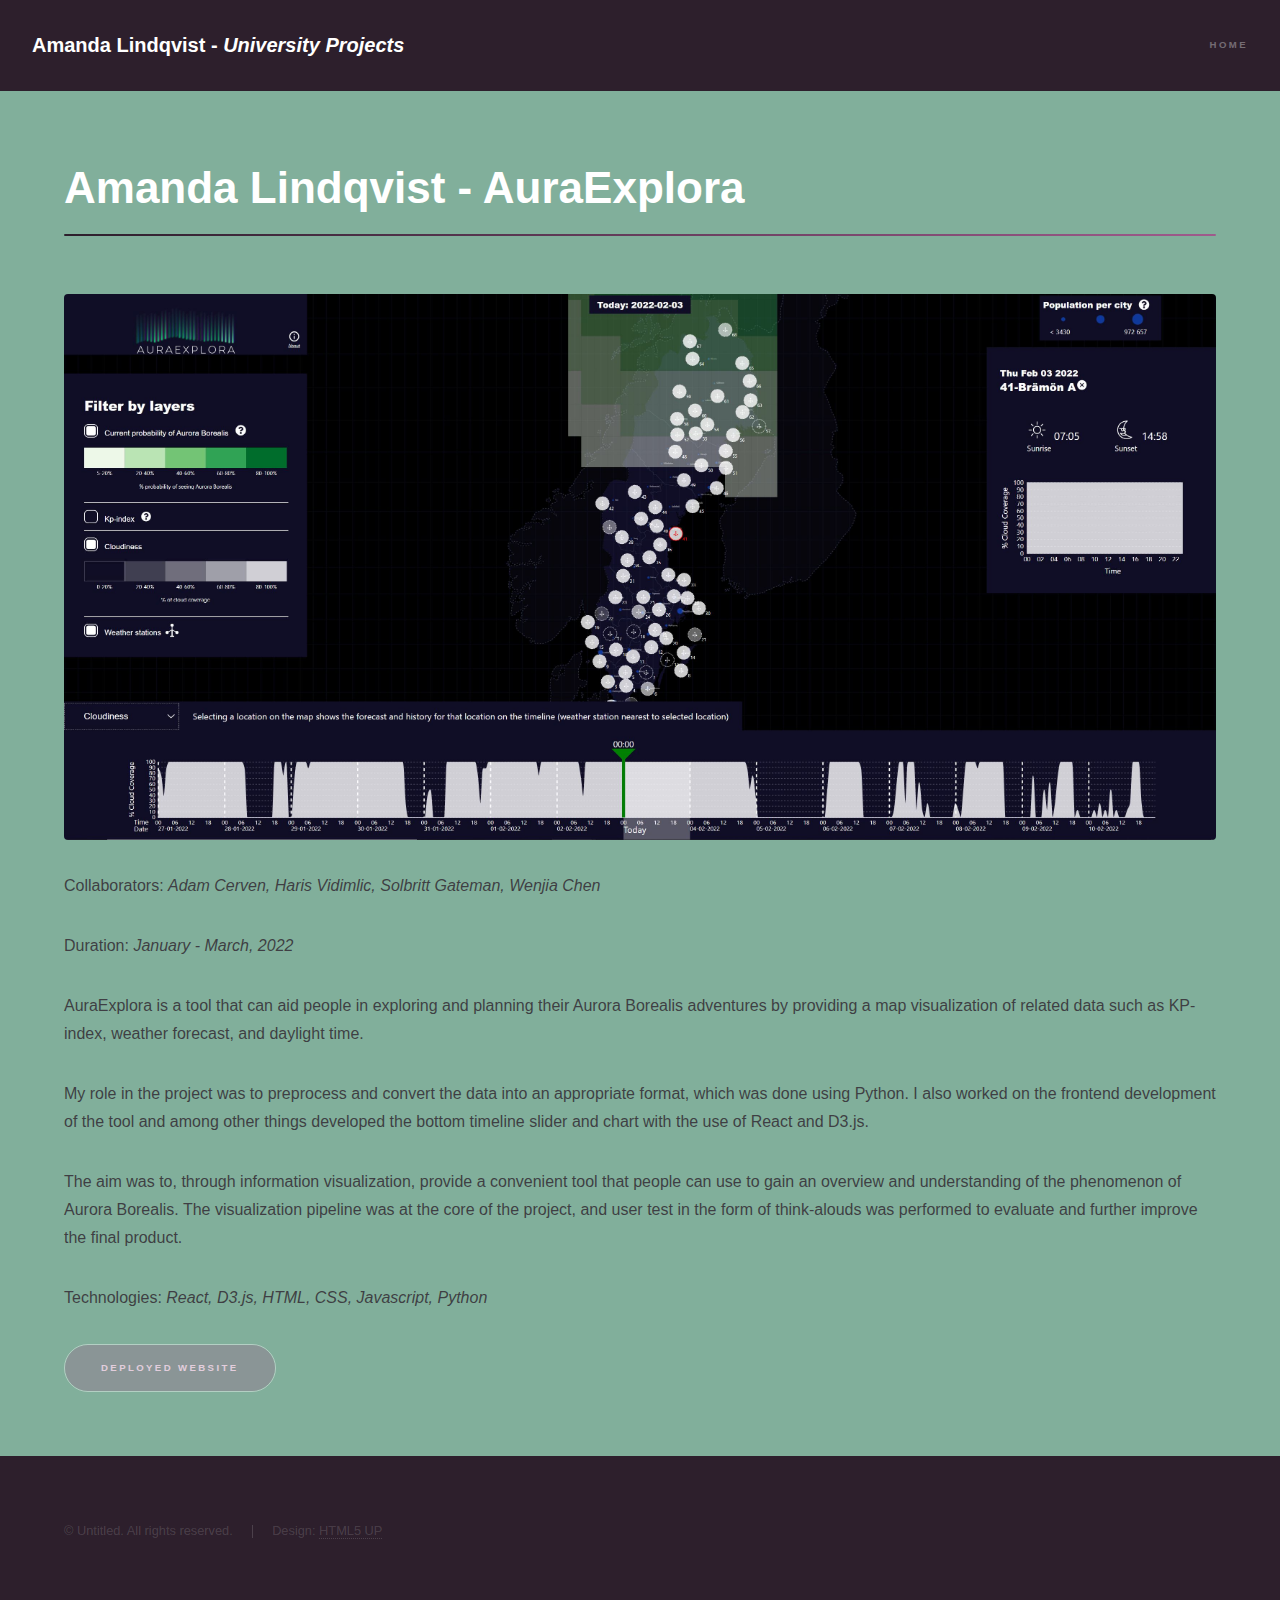
==== commit 86ff1001: "Updated content" ====
--- a/auraexplora.html
+++ b/auraexplora.html
@@ -16,13 +16,10 @@
 
 		<!-- Header -->
 			<header id="header">
-				<a href="index.html" class="title">Amanda Lindqvist - <i>master</i></a>
+				<a href="index.html" class="title">Amanda Lindqvist - <i>University Projects</i></a>
 				<nav>
 					<ul>
 						<li><a href="index.html">Home</a></li>
-						<li><a href="paintar.html" class="active">PaintAR</a></li>
-						<li><a href="onboard.html" class="active">OnBoard</a></li>
-						<li><a href="soniradiator.html" class="active">Sonification of a radiator</a></li>	
 					</ul>
 				</nav>
 			</header>
@@ -33,14 +30,17 @@
 				<!-- Main -->
 					<section id="main" class="wrapper">
 						<div class="inner">
-							<h1 class="major">AuraExplora</h1>
+							<h1 class="major">Amanda Lindqvist - AuraExplora</h1>
 							<span class="image fit"><img src="images/auraexplora.JPG" alt="" /></span>
                             <section id="about">
-                                <p>Duration: </p>
 								<p>Collaborators: <i>Adam Cerven, Haris Vidimlic, Solbritt Gateman, Wenjia Chen</i></p>
-                                <p>My role in the project was to preprocess and convert the data into an appropriate format, which was done using Python. I also worked on the frontend development of the tool and among other things developed the bottom timeline slider and chart with the help of React and d3.js.
-                                </p>
-                                <ul class="actions">
+								<p>Duration: <i>January - March, 2022</i></p>
+                                <p>AuraExplora is a tool that can aid people in exploring and planning their Aurora Borealis adventures by providing a map visualization of related data such as KP-index, weather forecast, and daylight time.</p>
+								<p>My role in the project was to preprocess and convert the data into an appropriate format, which was done using Python. I also worked on the frontend development of the tool and among other things developed the bottom timeline slider and chart with the use of React and D3.js.</p>
+								<p>The aim was to, through information visualization, provide a convenient tool that people can use to gain an overview and understanding of the phenomenon of Aurora Borealis. The visualization pipeline was at the core of the project, and user test in the form of think-alouds was performed to evaluate and further improve the final product.
+								</p>	
+								<p>Technologies: <i>React, D3.js, HTML, CSS, Javascript, Python </i></p>
+								<ul class="actions">
 									<li><a href="https://aura-explora.netlify.app/" class="button">Deployed website</a></li>
 								</ul>
                             </section>
